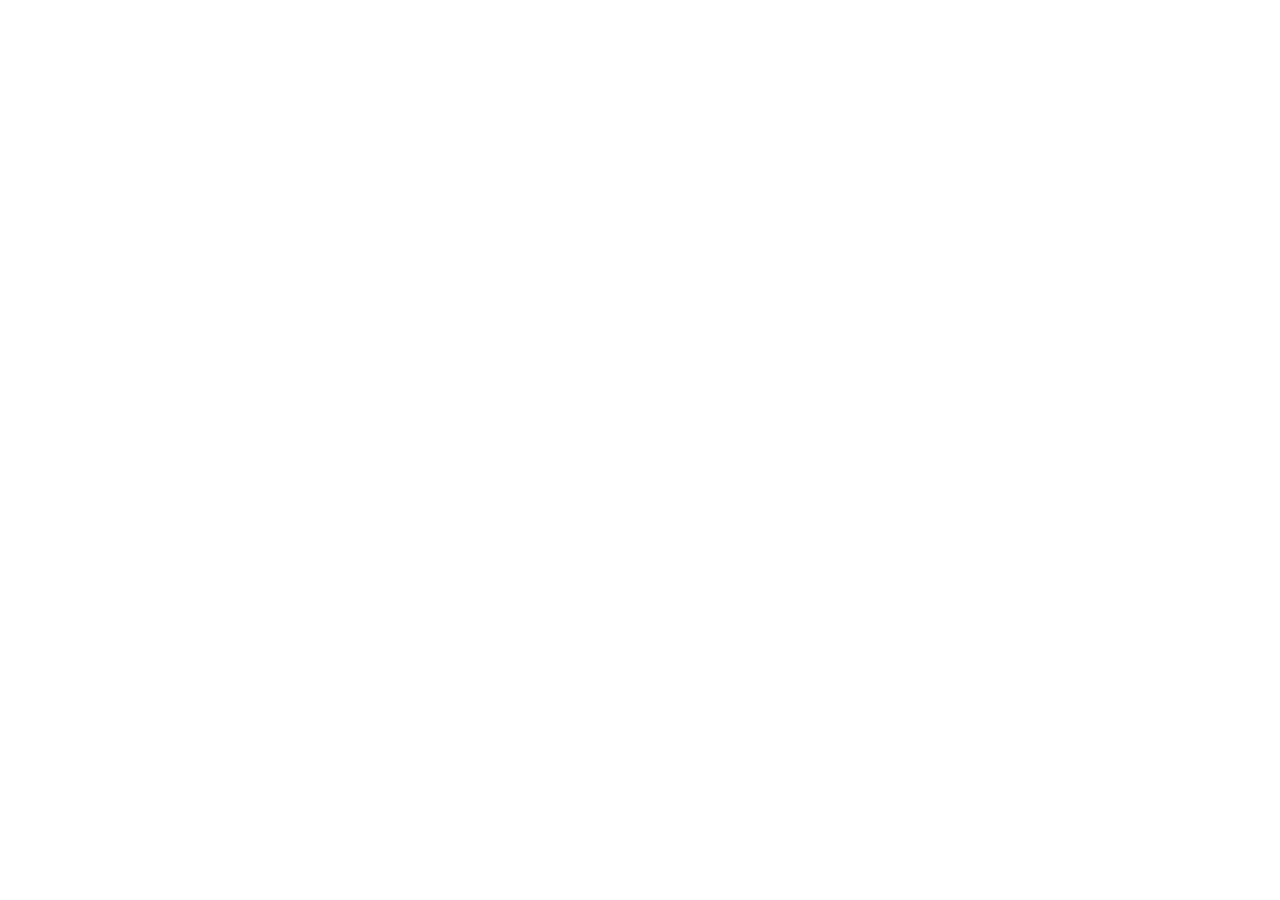
==== index.html @ 8991998f "push 1" ====
<!DOCTYPE html>
<html lang="en">
<head>
    <meta charset="UTF-8">
    <meta name="viewport" content="width=device-width, initial-scale=1.0">
    <title>Document</title>
    <link rel="stylesheet" href="style.css">
</head>
<body>
    <header> </header>
    <main> </main>
    <footer> </footer>
</body>
</html>
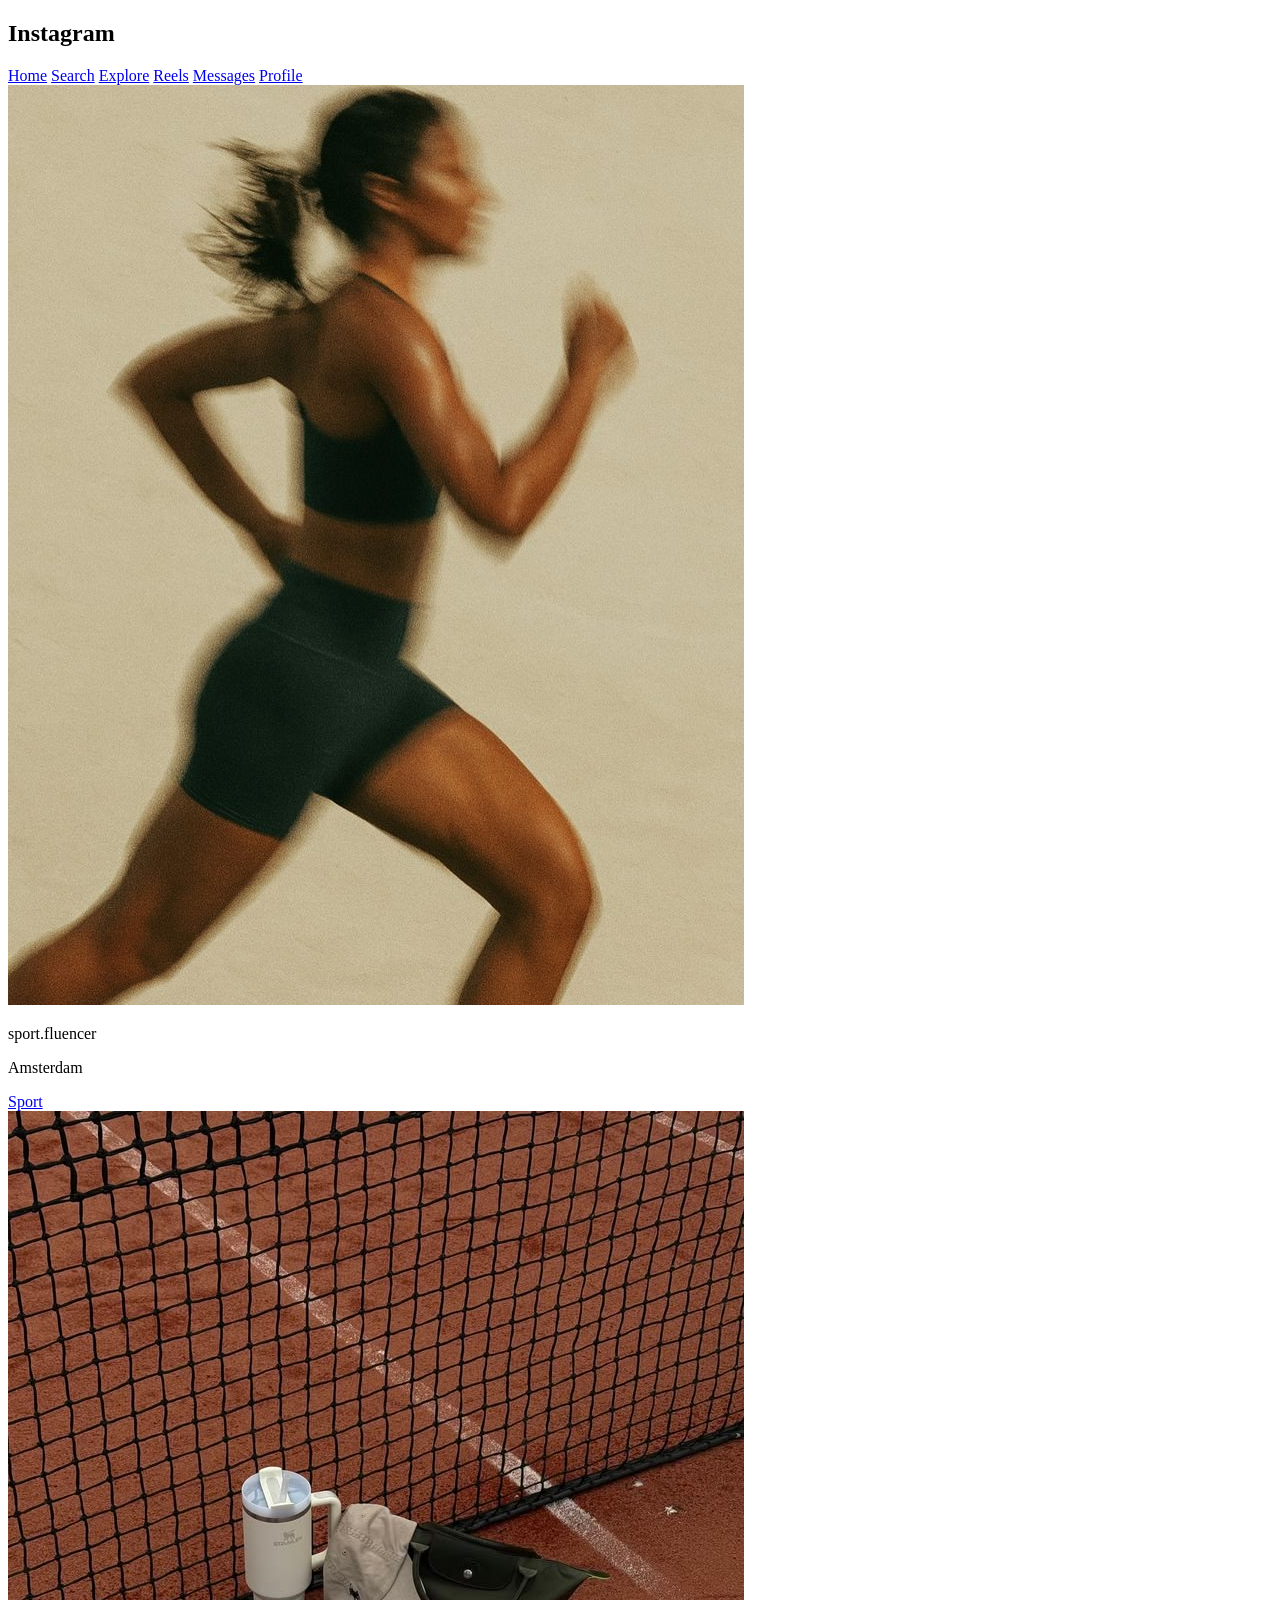
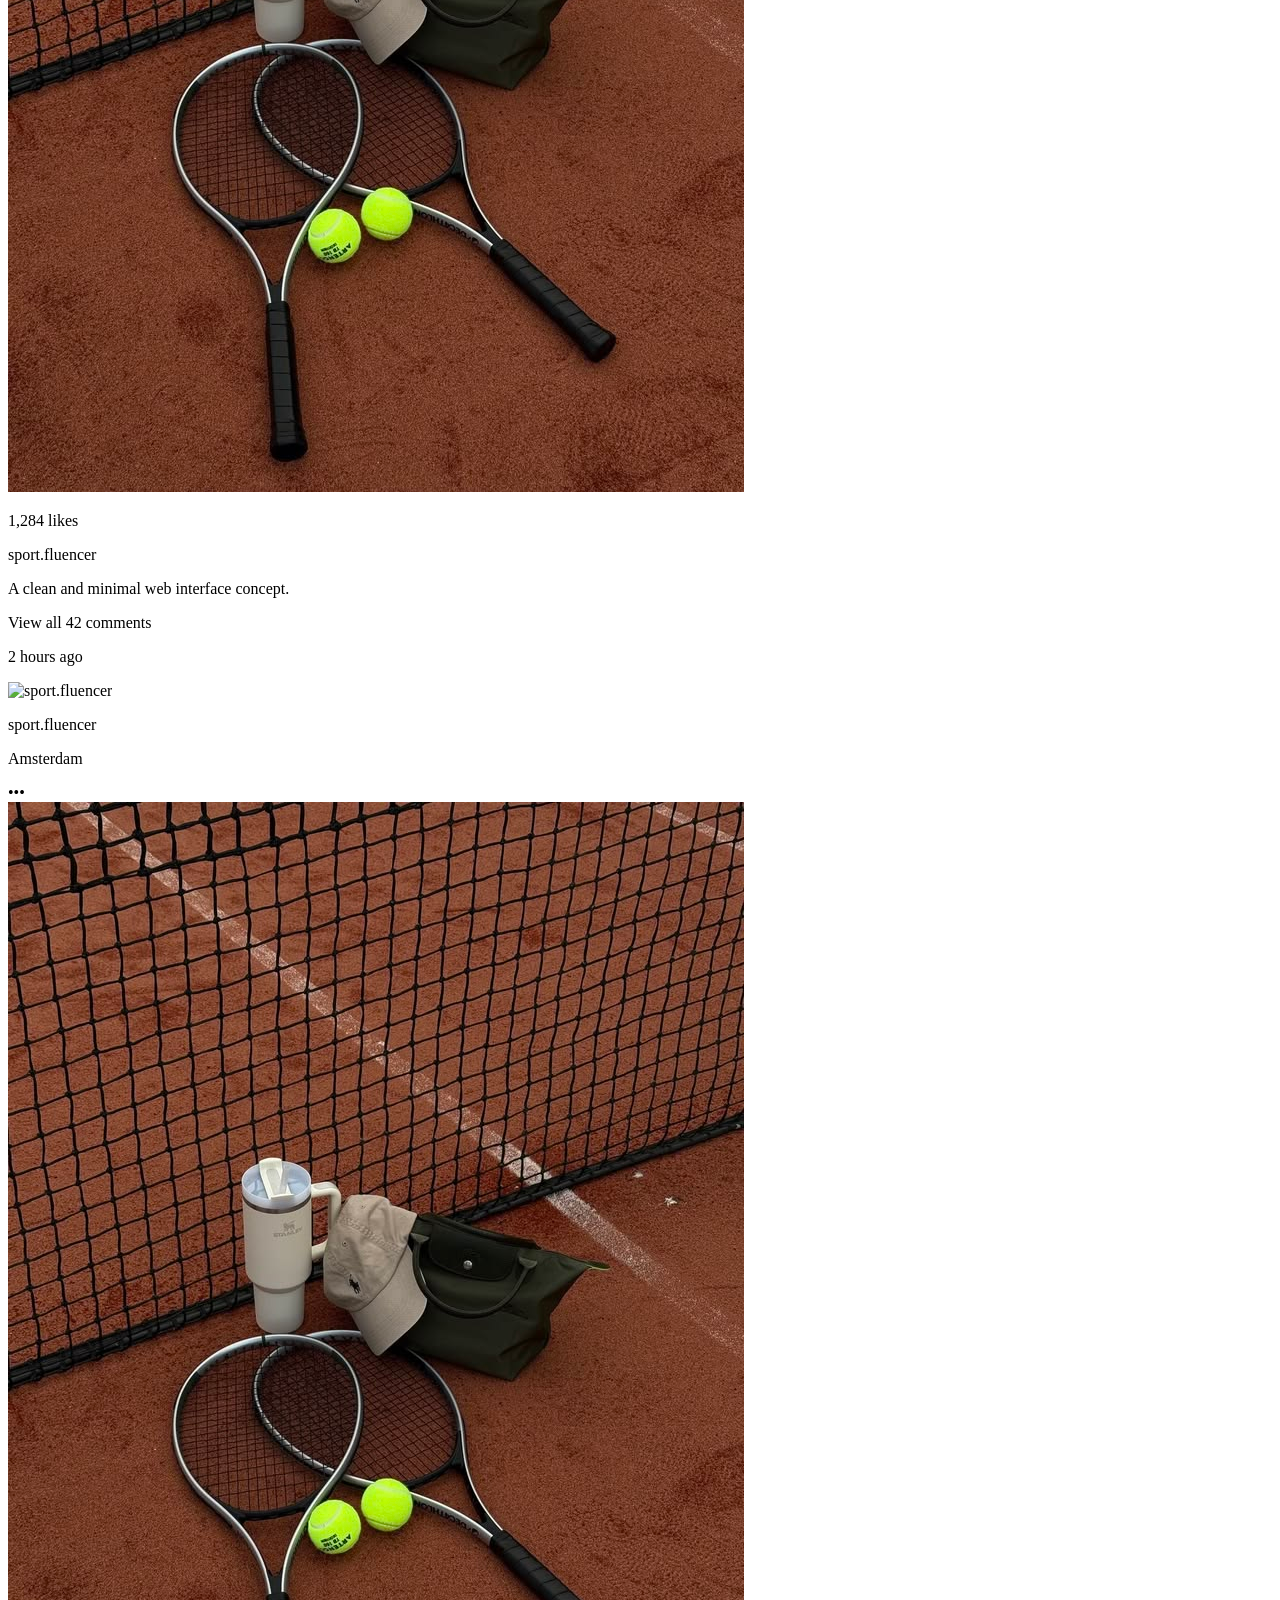
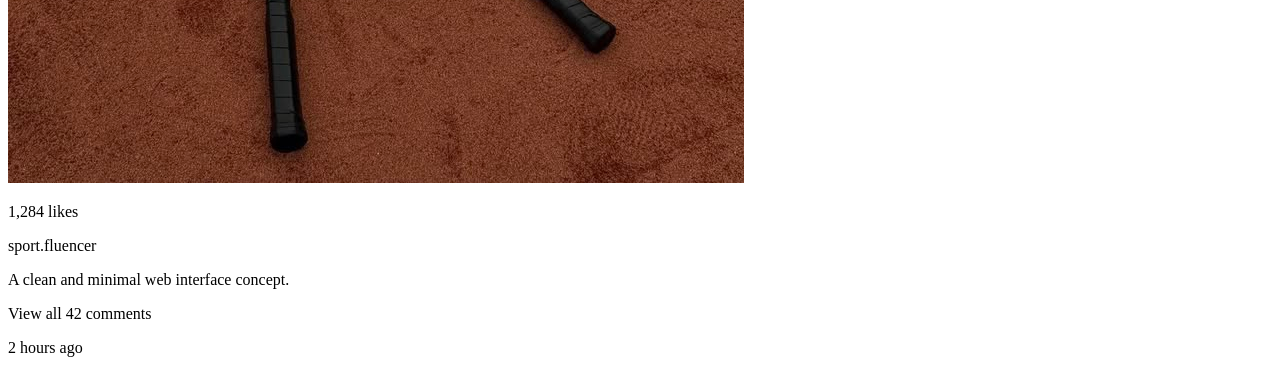
==== commit 861d43ad: "push 2" ====
--- a/index.html
+++ b/index.html
@@ -3,12 +3,65 @@
 <head>
     <meta charset="UTF-8">
     <meta name="viewport" content="width=device-width, initial-scale=1.0">
-    <title>Document</title>
-    <link rel="stylesheet" href="style.css">
+    <title>VoiceOver Instagram</title>
+    <link rel="stylesheet" href="style-test.css">
 </head>
 <body>
-    <header> </header>
-    <main> </main>
-    <footer> </footer>
+    <header>
+        <nav class="menu">
+            <h1 class="logo">Instagram</h1>
+            <a href="#" class="active">Home</a>
+            <a href="#">Search</a>
+            <a href="#">Explore</a>
+            <a href="#">Reels</a>
+            <a href="#">Messages</a>
+            <a href="#">Profile</a>
+        </nav>
+  </header>
+
+  <main class="app">
+    <section class="feed">
+
+    <article class="post">
+        <div class="post-header">
+          <div class="user">
+            <img class="avatar" src="images/profile-sport-fluencer.jpeg" alt=" profile sport.fluencer">
+            <div>
+              <p class="post-username">sport.fluencer</p>
+              <p class="post-location">Amsterdam</p>
+            </div>
+          </div>
+          <a href="#" aria-label="categorie" class="post-category">Sport</a>
+        </div>
+        <img class="post-image" src="images/tennis-racket.jpeg" alt="Two tennis rackets on red court placed with a green hangbag and a stanley cup.">
+
+        <div class="post-info">
+          <p class="post-likes">1,284 likes</p>
+          <div class="post-caption"><p class="post-username">sport.fluencer</p> <p>A clean and minimal web interface concept.</p></div>
+          <p class="post-comments">View all 42 comments</p>
+          <p class="post-time">2 hours ago</p>
+        </div>
+    </article>
+
+    <article class="post">
+        <div class="post-header">
+          <div class="user">
+            <img class="avatar" src="images/sport-fluencer.jpg" alt="sport.fluencer">
+            <div><p class="post-username">sport.fluencer</p><p class="post-location">Amsterdam</p></div>
+          </div>
+          <div>•••</div>
+        </div>
+        <img class="post-image" src="images/tennis-racket.jpeg" alt="Two tennis rackets on red court placed with a green hangbag and a stanley cup.">
+
+        <div class="post-info">
+          <p class="post-likes">1,284 likes</p>
+          <div class="post-caption"><p class="post-username">sport.fluencer</p> <p>A clean and minimal web interface concept.</p></div>
+          <p class="post-comments">View all 42 comments</p>
+          <p class="post-time">2 hours ago</p>
+        </div>
+    </article>
+    </section>
+
+  </main>
 </body>
 </html>
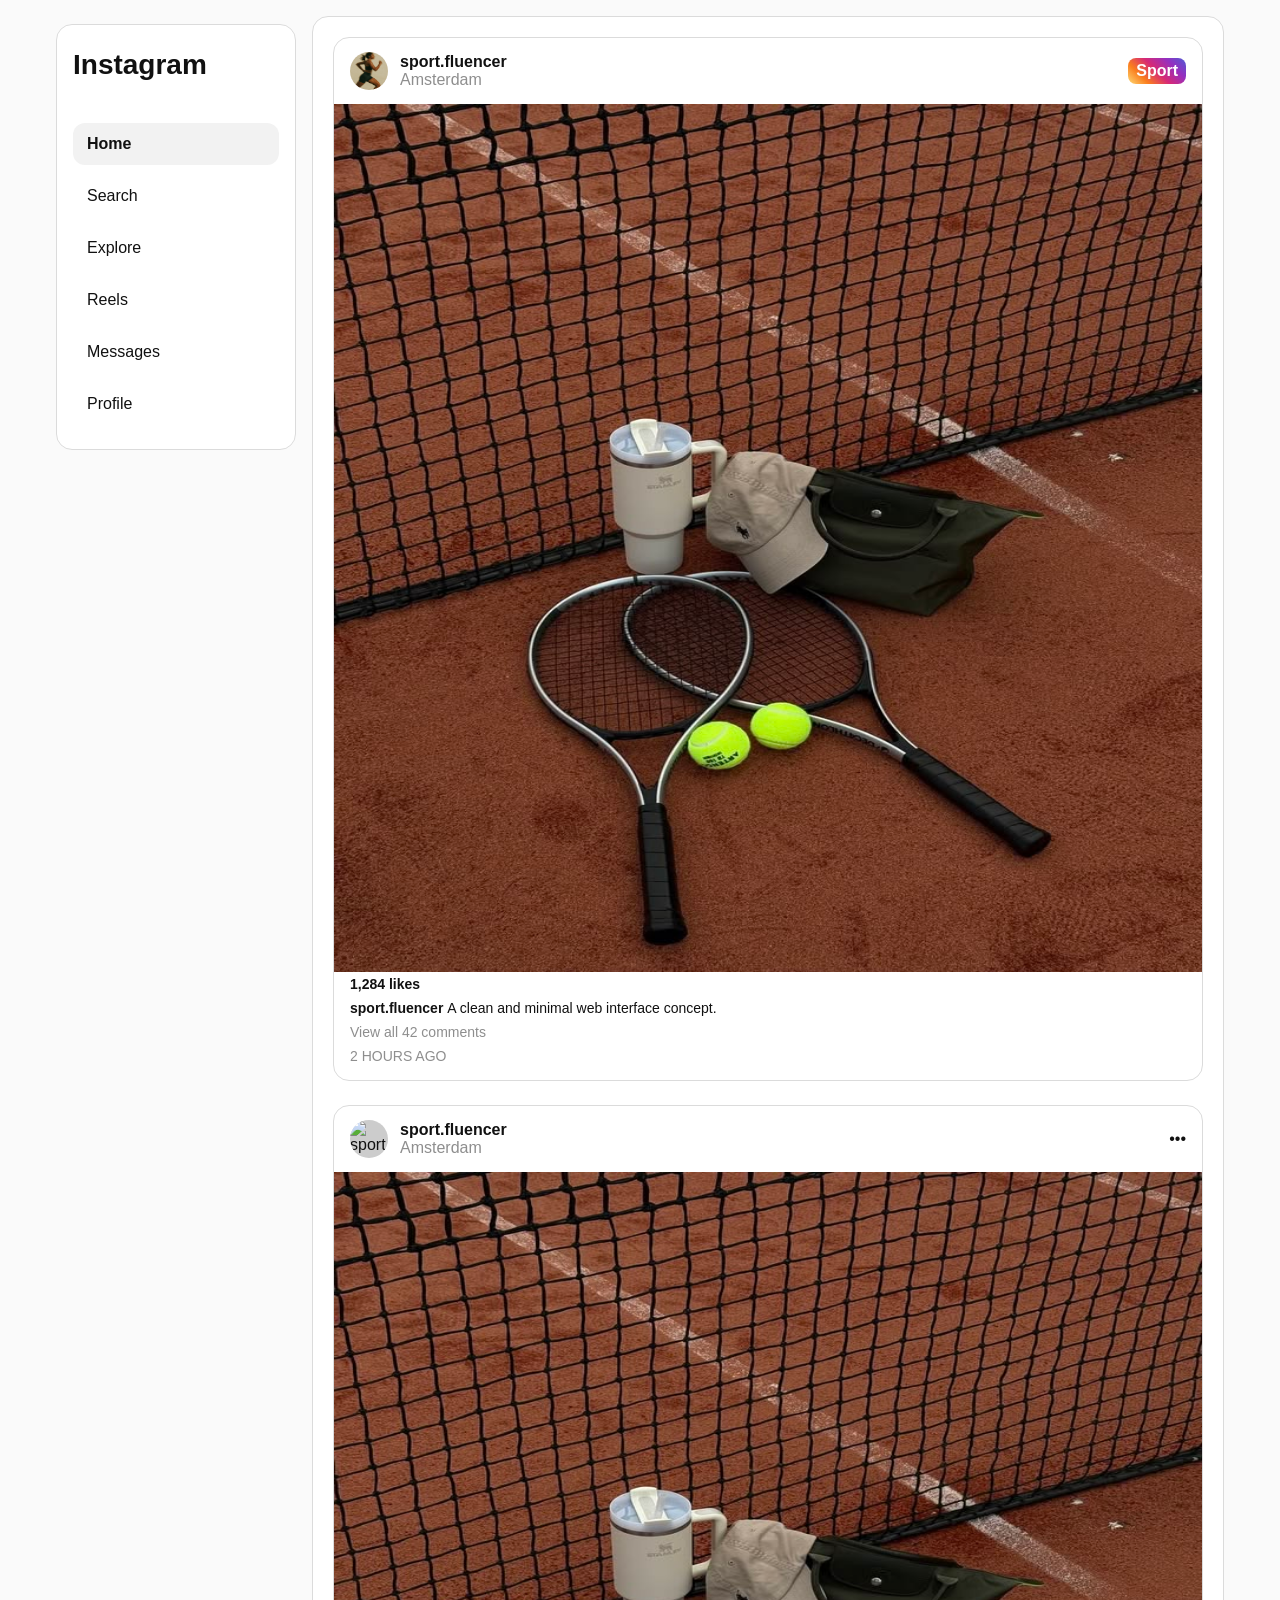
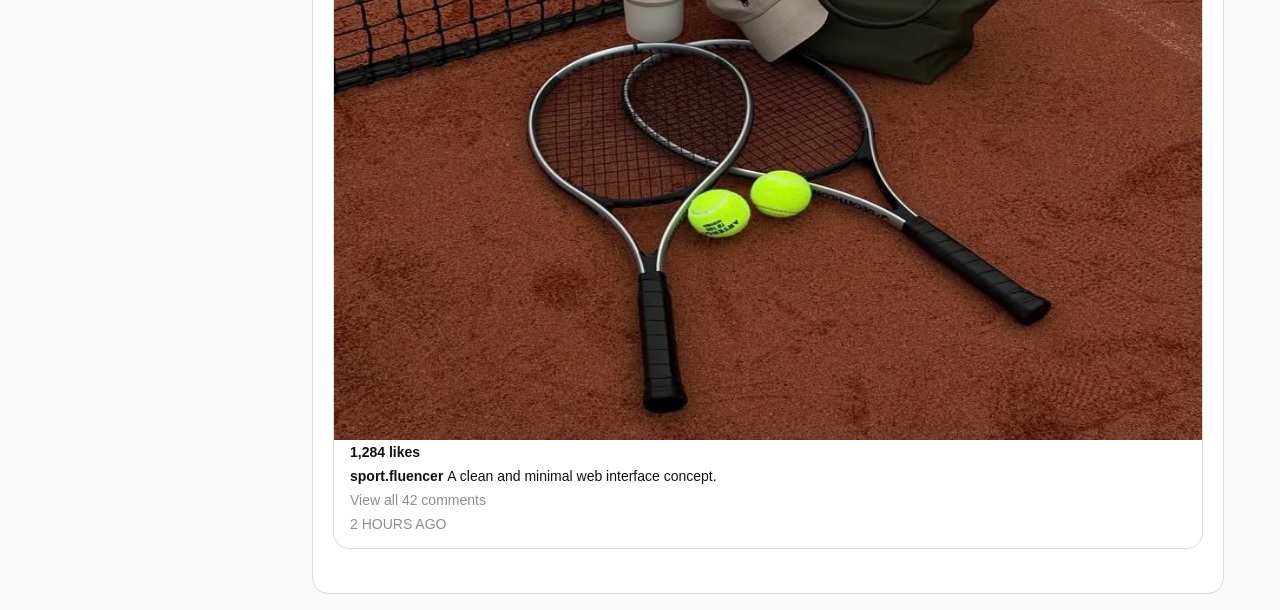
==== commit 71e85410: "push 3" ====
--- a/index.html
+++ b/index.html
@@ -4,18 +4,18 @@
     <meta charset="UTF-8">
     <meta name="viewport" content="width=device-width, initial-scale=1.0">
     <title>VoiceOver Instagram</title>
-    <link rel="stylesheet" href="style-test.css">
+    <link rel="stylesheet" href="style.css">
 </head>
 <body>
     <header>
         <nav class="menu">
             <h1 class="logo">Instagram</h1>
-            <a href="#" class="active">Home</a>
+            <a href="index.html" class="active">Home</a>
             <a href="#">Search</a>
             <a href="#">Explore</a>
             <a href="#">Reels</a>
             <a href="#">Messages</a>
-            <a href="#">Profile</a>
+            <a href="profile.html">Profile</a>
         </nav>
   </header>
 
--- a/style.css
+++ b/style.css
@@ -0,0 +1,294 @@
+* {
+    box-sizing: border-box;
+    margin: 0;
+    font-family: Arial, Helvetica, sans-serif;
+}
+
+body {
+    background: #fafafa;
+    color: #111;
+}
+
+a {
+    text-decoration: none;
+    color: #111;
+}
+
+body {
+    min-height: 100vh;
+    display: grid;
+    grid-template-columns: 240px 1fr;
+    gap: 1rem;
+    max-width: 1200px;
+    margin: 0 auto;
+    padding: 1rem;
+}
+
+.menu,
+.feed,
+.rightbar {
+    background: #fff;
+    border: 1px solid #dbdbdb;
+    border-radius: 16px;
+}
+
+    .menu {
+      padding: 24px 16px;
+      position: sticky;
+      top: 24px;
+      height: fit-content;
+    }
+
+    .logo {
+      font-size: 28px;
+      font-weight: bold;
+      margin-bottom: 32px;
+    }
+
+    .menu {
+      display: flex;
+      flex-direction: column;
+      gap: 10px;
+    }
+
+    .menu a {
+      padding: 12px 14px;
+      border-radius: 12px;
+      transition: 0.2s ease;
+      font-size: 16px;
+    }
+
+    .menu a:hover,
+    .menu a.active {
+      background: #f2f2f2;
+      font-weight: bold;
+    }
+
+    .feed {
+      padding: 20px;
+    }
+
+    .post {
+      border: 1px solid #dbdbdb;
+      border-radius: 16px;
+      overflow: hidden;
+      background: #fff;
+      margin-bottom: 24px;
+    }
+
+    .post-header {
+      display: flex;
+      align-items: center;
+      justify-content: space-between;
+      padding: 14px 16px;
+    }
+
+    .user {
+      display: flex;
+      align-items: center;
+      gap: 12px;
+    }
+
+    .avatar {
+      width: 38px;
+      height: 38px;
+      border-radius: 50%;
+      background: #ccc;
+    }
+
+    .post-image {
+      width: 100%;
+      aspect-ratio: 1 / 1;
+    }
+
+    .post-category {
+      padding: 4px 8px;
+      background: linear-gradient(45deg, #feda75, #fa7e1e, #d62976, #962fbf, #4f5bd5);
+      border-radius: 8px;
+      color: #fff;
+      font-weight: 600;
+    }
+
+    .post-actions {
+      display: flex;
+      justify-content: space-between;
+      padding: 12px 16px;
+      font-size: 22px;
+    }
+
+    .post-info {
+      padding: 0 16px 16px;
+      display: grid;
+      gap: 8px;
+      font-size: 14px;
+    }
+
+.post-username, .post-likes {
+      font-weight: bold;
+}
+
+.post-location, .post-comments, .post-time {
+      color: #8e8e8e;
+}
+
+.post-caption {
+    display: flex;
+    gap: 4px;
+}
+
+.post-time {
+    text-transform: uppercase;
+}
+
+    .rightbar {
+      padding: 20px;
+      position: sticky;
+      top: 24px;
+      height: fit-content;
+    }
+
+    .profile-card,
+    .suggestions {
+      margin-bottom: 24px;
+    }
+
+    .profile-row,
+    .suggestion-row {
+      display: flex;
+      align-items: center;
+      justify-content: space-between;
+      margin-bottom: 16px;
+      gap: 12px;
+    }
+
+    .profile-left,
+    .suggestion-left {
+      display: flex;
+      align-items: center;
+      gap: 12px;
+    }
+
+    .small-avatar {
+      width: 44px;
+      height: 44px;
+      border-radius: 50%;
+      background: #ccc;
+    }
+
+    .tiny-avatar {
+      width: 36px;
+      height: 36px;
+      border-radius: 50%;
+      background: #d4d4d4;
+    }
+
+    .link-btn {
+      color: #0095f6;
+      font-size: 13px;
+      font-weight: bold;
+    }
+
+    .section-title {
+      display: flex;
+      justify-content: space-between;
+      align-items: center;
+      margin-bottom: 16px;
+      color: #8e8e8e;
+      font-size: 14px;
+      font-weight: bold;
+    }
+
+    .mobile-topbar,
+    .mobile-nav {
+      display: none;
+    }
+
+    @media (max-width: 1024px) {
+      .body{
+        grid-template-columns: 80px 1fr;
+      }
+
+      .rightbar {
+        display: none;
+      }
+
+      .logo {
+        font-size: 20px;
+      }
+
+      .menu a {
+        font-size: 0;
+        text-align: center;
+      }
+
+      .menu a::first-letter {
+        font-size: 18px;
+      }
+    }
+
+    @media (max-width: 768px) {
+      .body {
+        display: block;
+        padding: 70px 0 80px;
+        max-width: 430px;
+      }
+
+      .sidebar,
+      .rightbar {
+        display: none;
+      }
+
+      .feed {
+        border: none;
+        border-radius: 0;
+        padding: 0;
+        background: transparent;
+      }
+
+      .stories {
+        background: #fff;
+        padding: 16px;
+        margin-bottom: 12px;
+      }
+
+      .post {
+        border-left: none;
+        border-right: none;
+        border-radius: 0;
+      }
+
+      /* .mobile-topbar {
+        display: flex;
+        justify-content: space-between;
+        align-items: center;
+        position: fixed;
+        top: 0;
+        left: 0;
+        right: 0;
+        height: 56px;
+        background: #fff;
+        border-bottom: 1px solid #dbdbdb;
+        padding: 0 16px;
+        z-index: 20;
+      }
+
+      .mobile-topbar .logo {
+        margin: 0;
+        font-size: 24px;
+      }
+
+      .mobile-nav {
+        display: flex;
+        justify-content: space-around;
+        align-items: center;
+        position: fixed;
+        bottom: 0;
+        left: 0;
+        right: 0;
+        height: 56px;
+        background: #fff;
+        border-top: 1px solid #dbdbdb;
+        font-size: 22px;
+        z-index: 20;
+      } */
+    }
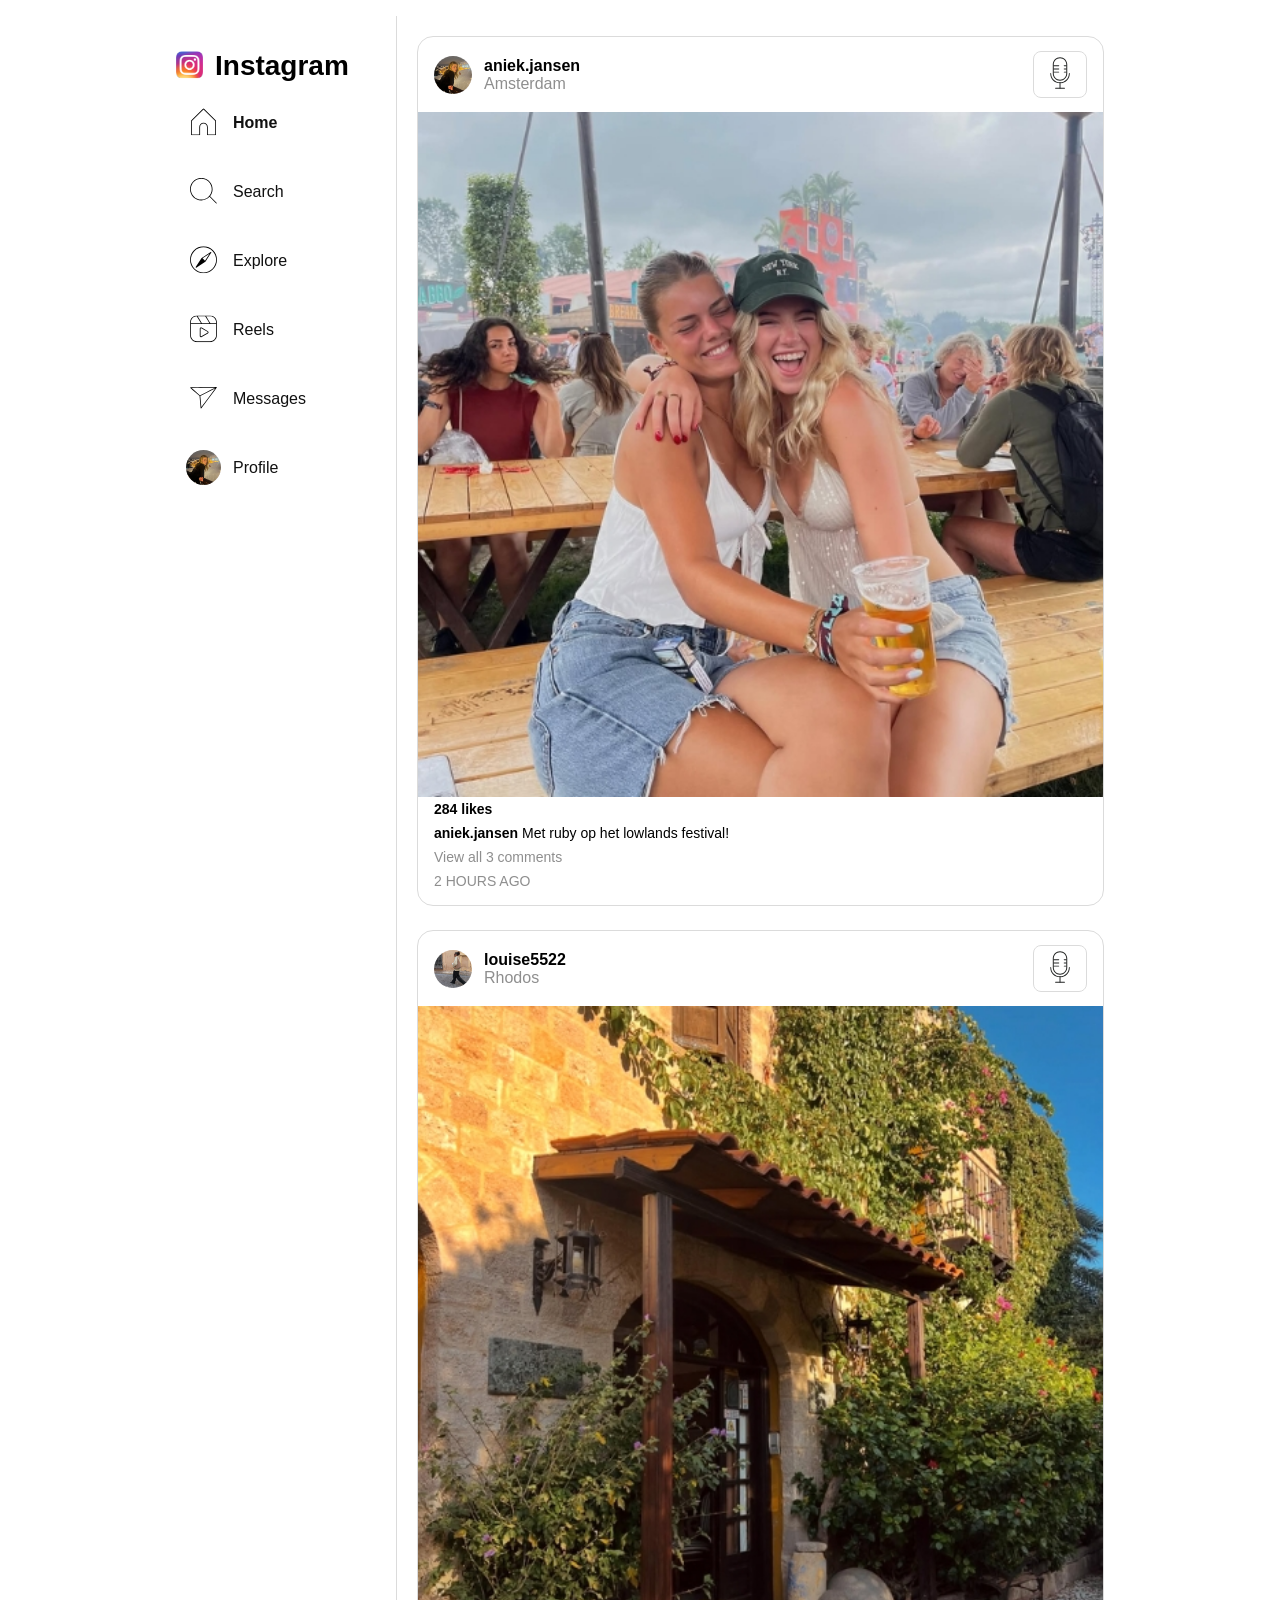
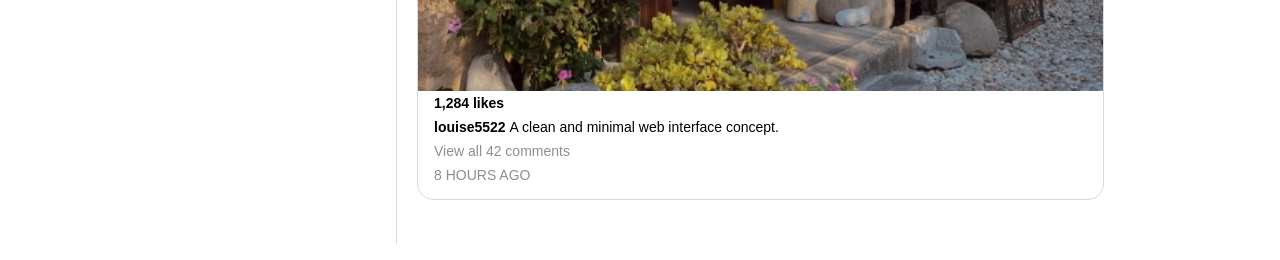
==== commit 78a90f7f: "push 5" ====
--- a/index.html
+++ b/index.html
@@ -4,64 +4,83 @@
     <meta charset="UTF-8">
     <meta name="viewport" content="width=device-width, initial-scale=1.0">
     <title>VoiceOver Instagram</title>
-    <link rel="stylesheet" href="style.css">
+    <link rel="stylesheet" href="./css/style.css">
+    <link rel="stylesheet" href="./css/home.css">
+        <link rel="icon" href="images/instagram-logo.svg" type="image/x-icon">
 </head>
+
 <body>
     <header>
-        <nav class="menu">
-            <h1 class="logo">Instagram</h1>
-            <a href="index.html" class="active">Home</a>
-            <a href="#">Search</a>
-            <a href="#">Explore</a>
-            <a href="#">Reels</a>
-            <a href="#">Messages</a>
-            <a href="profile.html">Profile</a>
+        <nav aria-label="Main navigation">
+            <div class="logo"><img src="images/instagram-logo.svg" alt="Instagram logo"><h1>Instagram</h1></div>
+            
+            <a href="index.html" class="active" aria-current="page"><img src="images/home.svg" alt="" aria-hidden="true">Home</a>
+            <a href="#"><img src="images/search.svg" alt="" aria-hidden="true">Search</a>
+            <a href="#"><img src="images/explore.svg" alt="" aria-hidden="true">Explore</a>
+            <a href="#"><img src="images/reels.svg" alt="" aria-hidden="true">Reels</a>
+            <a href="#"><img src="images/messages.svg" alt="" aria-hidden="true">Messages</a>
+            <a href="profile-aniek.html"><img src="images/profielfoto-aniek.jpg" alt="" aria-hidden="true" class="avatar">Profile</a>
         </nav>
-  </header>
+    </header>
 
-  <main class="app">
-    <section class="feed">
+    <main>
+        <section class="feed">
+            <article class="post">
+                <div class="post-header">
+                    <div class="user">
+                        <img  src="images/profielfoto-aniek.jpg" alt=" profile aniek.jansen" class="avatar">
+                        <div><p class="post-username">aniek.jansen</p>
+                        <p class="post-location">Amsterdam</p></div>
+                    </div>
+                    <button class="btn-microphone" id="playButton" aria-label="Audio afspelen"><img src="images/microphone.svg"></button>
+                    <audio id="myAudio"><source src="images/lowlands-foto-aniek.mp3" type="audio/mpeg"></audio>
+                </div>
 
-    <article class="post">
-        <div class="post-header">
-          <div class="user">
-            <img class="avatar" src="images/profile-sport-fluencer.jpeg" alt=" profile sport.fluencer">
-            <div>
-              <p class="post-username">sport.fluencer</p>
-              <p class="post-location">Amsterdam</p>
-            </div>
-          </div>
-          <a href="#" aria-label="categorie" class="post-category">Sport</a>
-        </div>
-        <img class="post-image" src="images/tennis-racket.jpeg" alt="Two tennis rackets on red court placed with a green hangbag and a stanley cup.">
+                <img class="post-image" src="images/lowlands-aniek.jpg" alt="Samen met Ruby zit ik op een bankje bij de main stage van het lowlands festival.">
+  
 
-        <div class="post-info">
-          <p class="post-likes">1,284 likes</p>
-          <div class="post-caption"><p class="post-username">sport.fluencer</p> <p>A clean and minimal web interface concept.</p></div>
-          <p class="post-comments">View all 42 comments</p>
-          <p class="post-time">2 hours ago</p>
-        </div>
-    </article>
+                <div class="post-info">
+                    <p class="post-likes" aria-label="1284 likes">284 likes</p> <!-- aria label zorgt ervoor dat de screenreader het aantal likes uitleest -->
+                    <div class="post-caption"><p class="post-username">aniek.jansen</p> <p>Met ruby op het lowlands festival!</p></div>
+                    <p class="post-comments">View all 3 comments</p>
+                    <p class="post-time">2 hours ago</p>
+                </div>
+            </article>
 
-    <article class="post">
-        <div class="post-header">
-          <div class="user">
-            <img class="avatar" src="images/sport-fluencer.jpg" alt="sport.fluencer">
-            <div><p class="post-username">sport.fluencer</p><p class="post-location">Amsterdam</p></div>
-          </div>
-          <div>•••</div>
-        </div>
-        <img class="post-image" src="images/tennis-racket.jpeg" alt="Two tennis rackets on red court placed with a green hangbag and a stanley cup.">
+            <article class="post">
+                <div class="post-header">
+                    <div class="user">
+                        <img  src="images/profielfoto-louise.jpg" alt=" profile louise5522" class="avatar">
+                        <div><p class="post-username">louise5522</p>
+                        <p class="post-location">Rhodos</p></div>
+                    </div>
+                    <button class="btn-microphone" id="playButton" aria-label="Audio afspelen"><img src="images/microphone.svg"></button>
+                    <audio id="myAudio"><source src="images/lowlands-foto-aniek.mp3" type="audio/mpeg"></audio>
+                </div>
 
-        <div class="post-info">
-          <p class="post-likes">1,284 likes</p>
-          <div class="post-caption"><p class="post-username">sport.fluencer</p> <p>A clean and minimal web interface concept.</p></div>
-          <p class="post-comments">View all 42 comments</p>
-          <p class="post-time">2 hours ago</p>
-        </div>
-    </article>
-    </section>
+                <img class="post-image" src="images/rhodos-louise.jpg" alt="Samen met Ruby zit ik op een bankje bij de main stage van het lowlands festival.">
+  
 
-  </main>
+                <div class="post-info">
+                    <p class="post-likes" aria-label="1284 likes">1,284 likes</p> <!-- aria label zorgt ervoor dat de screenreader het aantal likes uitleest -->
+                    <div class="post-caption"><p class="post-username">louise5522</p> <p>A clean and minimal web interface concept.</p></div>
+                    <p class="post-comments">View all 42 comments</p>
+                    <p class="post-time">8 hours ago</p>
+                </div>
+            </article>
+        </section>
+    </main>
+        <script>
+        const playButton = document.getElementById('playButton');
+        const myAudio = document.getElementById('myAudio');
+
+        playButton.addEventListener('click', () => {
+        if (myAudio.paused) {
+            myAudio.play();
+        } else {
+            myAudio.pause();
+        }
+        });
+    </script>
 </body>
 </html>
--- a/css/style.css
+++ b/css/style.css
@@ -0,0 +1,69 @@
+/* website styling */
+* {
+    box-sizing: border-box;
+    margin: 0;
+    font-family: Arial, Helvetica, sans-serif;
+}
+
+body {
+    min-height: 100vh;
+    display: grid;
+    grid-template-columns: 240px 1fr;
+    max-width: 1000px;
+    margin: 0 auto;
+    padding: 1rem;
+}
+
+a {
+    text-decoration: none;
+    color: #111;
+}
+
+/* header styling */
+header img:nth-of-type(1) {
+    width: 35px;
+    height: 35px;
+}
+
+header img {
+    width: 30px;
+    height: 30px;
+}
+
+.logo {
+    display: flex;
+    align-items: center;
+    gap: 8px;
+}
+
+h1 {
+    font-size: 28px;
+    font-weight: bold;
+}
+
+nav {
+    padding: 24px 16px;
+    position: sticky;
+    top: 24px;
+    height: fit-content;
+    display: flex;
+    flex-direction: column;
+    gap: 10px;
+}
+
+nav a {
+    display: flex;
+    align-items: center;
+    gap: 12px;
+    padding: 12px 14px;
+    border-radius: 12px;
+    transition: 0.2s ease;
+    font-size: 16px;
+}
+
+nav a.active {
+    font-weight: bold;
+}
+nav a:hover {
+    background: #f2f2f2;
+}
--- a/css/home.css
+++ b/css/home.css
@@ -0,0 +1,86 @@
+.feed {
+    padding: 20px;
+    border-left: 1px solid #dbdbdb;
+}
+
+.post {
+    border: 1px solid #dbdbdb;
+    border-radius: 16px;
+    overflow: hidden;
+    background: #fff;
+    margin-bottom: 24px;
+}
+
+.post-header {
+    display: flex;
+    align-items: center;
+    justify-content: space-between;
+    padding: 14px 16px;
+}
+
+.user {
+    display: flex;
+    align-items: center;
+    gap: 12px;
+}
+
+.avatar {
+    width: 38px;
+    height: 38px;
+    border-radius: 50%;
+}
+
+.btn-microphone {
+    border: 1px solid #dbdbdb;
+    border-radius: 8px;
+    background: #fff;
+}
+
+.btn-microphone img {
+    width: 40px;
+    height: 40px;
+}
+
+.post-image {
+    width: 100%;
+    aspect-ratio: 1 / 1;
+}
+
+.post-category {
+    padding: 4px 8px;
+    background: linear-gradient(45deg, #feda75, #fa7e1e, #d62976, #962fbf, #4f5bd5);
+    border-radius: 8px;
+    color: #fff;
+    font-weight: 600;
+}
+
+.post-actions {
+    display: flex;
+    justify-content: space-between;
+    padding: 12px 16px;
+    font-size: 22px;
+}
+
+.post-info {
+    padding: 0 16px 16px;
+    display: grid;
+    gap: 8px;
+    font-size: 14px;
+}
+
+.post-username, .post-likes {
+    font-weight: bold;
+}
+
+.post-location, .post-comments, .post-time {
+    color: #8e8e8e;
+}
+
+.post-caption {
+    display: flex;
+    gap: 4px;
+}
+
+.post-time {
+    text-transform: uppercase;
+}
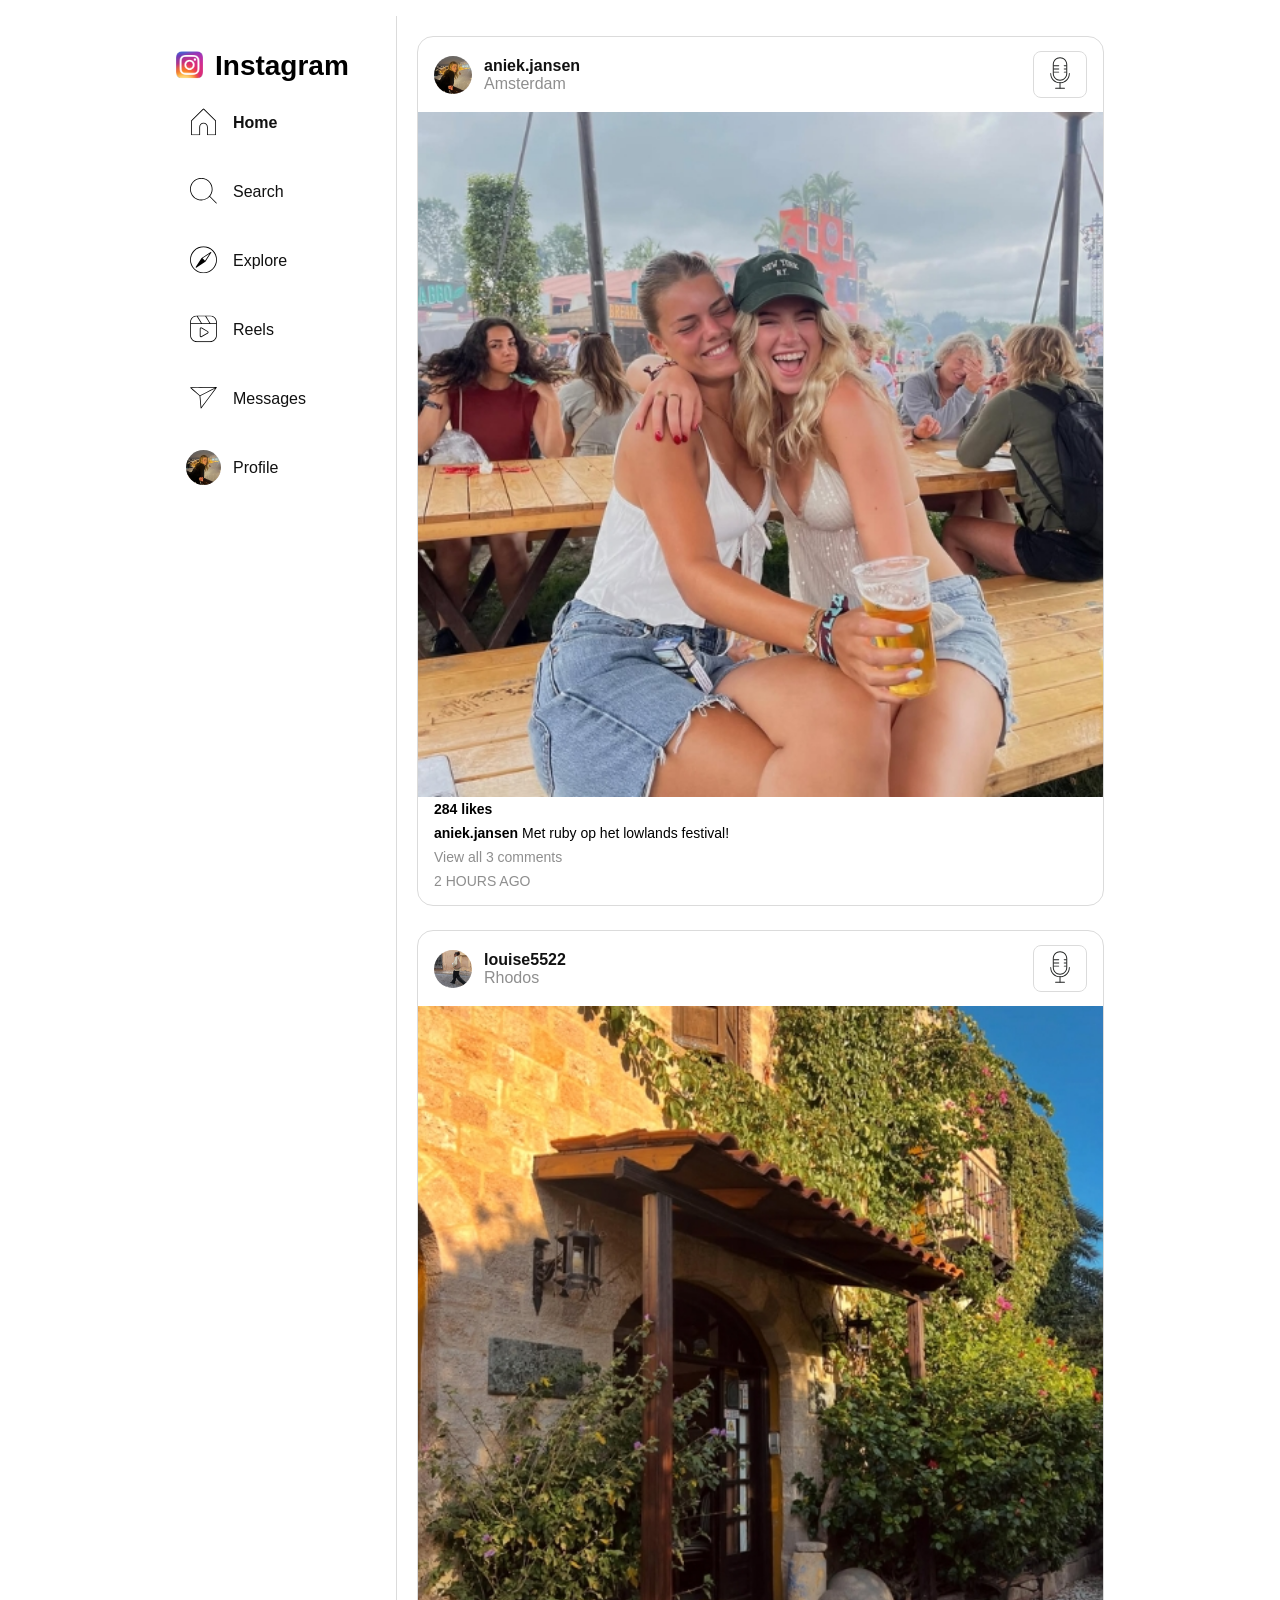
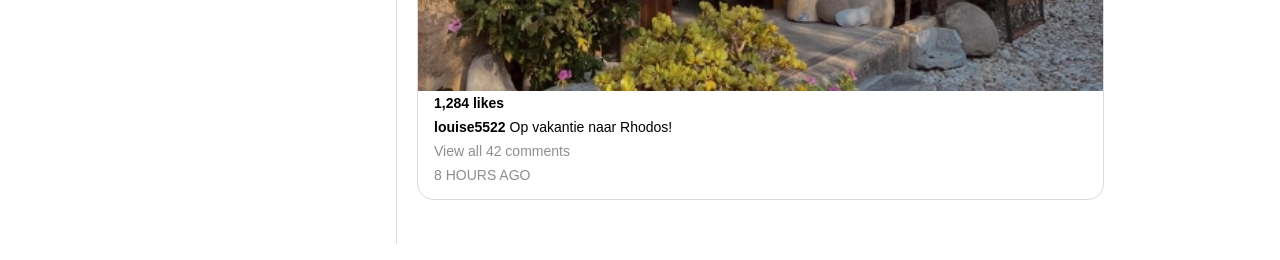
==== commit 4d32b393: "push 6" ====
--- a/index.html
+++ b/index.html
@@ -27,11 +27,13 @@
         <section class="feed">
             <article class="post">
                 <div class="post-header">
-                    <div class="user">
-                        <img  src="images/profielfoto-aniek.jpg" alt=" profile aniek.jansen" class="avatar">
-                        <div><p class="post-username">aniek.jansen</p>
-                        <p class="post-location">Amsterdam</p></div>
-                    </div>
+                    <a href="profile-aniek.html">
+                        <div class="user">
+                            <img  src="images/profielfoto-aniek.jpg" alt=" profile aniek.jansen" class="avatar">
+                            <div><p class="post-username">aniek.jansen</p>
+                            <p class="post-location">Amsterdam</p></div>
+                        </div>
+                    </a>
                     <button class="btn-microphone" id="playButton" aria-label="Audio afspelen"><img src="images/microphone.svg"></button>
                     <audio id="myAudio"><source src="images/lowlands-foto-aniek.mp3" type="audio/mpeg"></audio>
                 </div>
@@ -49,11 +51,13 @@
 
             <article class="post">
                 <div class="post-header">
-                    <div class="user">
-                        <img  src="images/profielfoto-louise.jpg" alt=" profile louise5522" class="avatar">
-                        <div><p class="post-username">louise5522</p>
-                        <p class="post-location">Rhodos</p></div>
-                    </div>
+                    <a href="profile-louise.html">
+                        <div class="user">
+                            <img  src="images/profielfoto-louise.jpg" alt=" profile louise5522" class="avatar">
+                            <div><p class="post-username">louise5522</p>
+                            <p class="post-location">Rhodos</p></div>
+                        </div>
+                    </a>
                     <button class="btn-microphone" id="playButton" aria-label="Audio afspelen"><img src="images/microphone.svg"></button>
                     <audio id="myAudio"><source src="images/lowlands-foto-aniek.mp3" type="audio/mpeg"></audio>
                 </div>
@@ -63,7 +67,7 @@
 
                 <div class="post-info">
                     <p class="post-likes" aria-label="1284 likes">1,284 likes</p> <!-- aria label zorgt ervoor dat de screenreader het aantal likes uitleest -->
-                    <div class="post-caption"><p class="post-username">louise5522</p> <p>A clean and minimal web interface concept.</p></div>
+                    <div class="post-caption"><p class="post-username">louise5522</p> <p>Op vakantie naar Rhodos!</p></div>
                     <p class="post-comments">View all 42 comments</p>
                     <p class="post-time">8 hours ago</p>
                 </div>
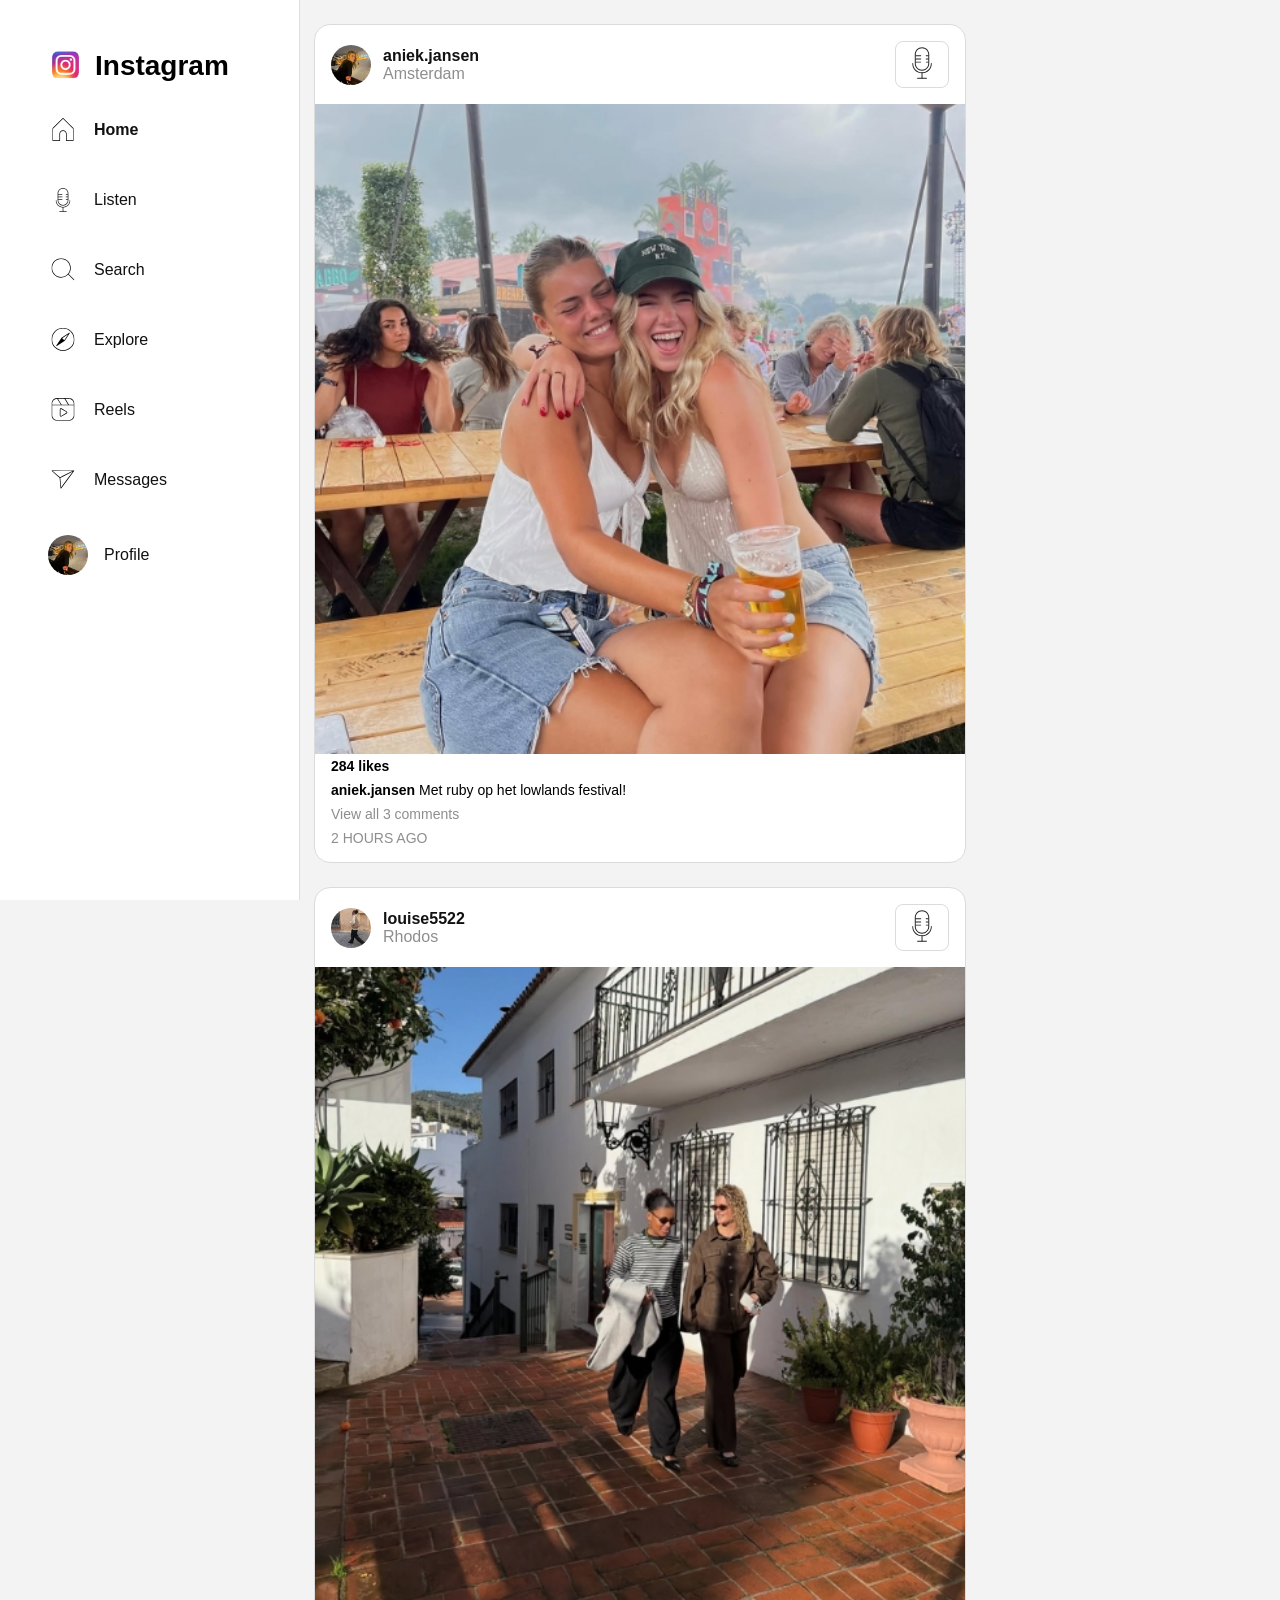
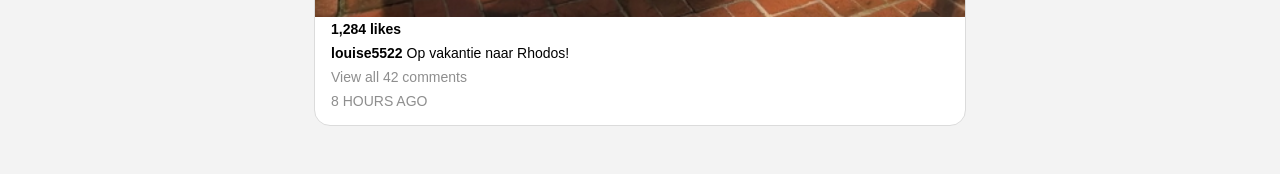
==== commit e5130254: "push 7" ====
--- a/index.html
+++ b/index.html
@@ -5,48 +5,59 @@
     <meta name="viewport" content="width=device-width, initial-scale=1.0">
     <title>VoiceOver Instagram</title>
     <link rel="stylesheet" href="./css/style.css">
-    <link rel="stylesheet" href="./css/home.css">
-        <link rel="icon" href="images/instagram-logo.svg" type="image/x-icon">
+    <link rel="icon" href="images/instagram-logo.svg" type="image/x-icon">
 </head>
 
 <body>
     <header>
-        <nav aria-label="Main navigation">
-            <div class="logo"><img src="images/instagram-logo.svg" alt="Instagram logo"><h1>Instagram</h1></div>
-            
-            <a href="index.html" class="active" aria-current="page"><img src="images/home.svg" alt="" aria-hidden="true">Home</a>
-            <a href="#"><img src="images/search.svg" alt="" aria-hidden="true">Search</a>
-            <a href="#"><img src="images/explore.svg" alt="" aria-hidden="true">Explore</a>
-            <a href="#"><img src="images/reels.svg" alt="" aria-hidden="true">Reels</a>
-            <a href="#"><img src="images/messages.svg" alt="" aria-hidden="true">Messages</a>
-            <a href="profile-aniek.html"><img src="images/profielfoto-aniek.jpg" alt="" aria-hidden="true" class="avatar">Profile</a>
+        <div class="topbar">
+            <div class="logo">
+                <img src="icons/instagram-logo.svg" alt="Instagram logo">
+                <h1>Instagram</h1>
+            </div>
+
+            <button class="menu-button" aria-label="Menu openen">
+                <img src="icons/menu-dropdown.svg" alt="">
+            </button>
+        </div>
+
+        <nav aria-label="Hoofdnavigatie">
+            <a href="index.html" class="active" aria-current="page"><img src="icons/home.svg" alt="" aria-hidden="true">Home</a>
+            <a href="listen.html"><img src="icons/microphone.svg" alt="" aria-hidden="true">Listen</a>
+            <a href="#"><img src="icons/search.svg" alt="" aria-hidden="true">Search</a>
+            <a href="#"><img src="icons/explore.svg" alt="" aria-hidden="true">Explore</a>
+            <a href="#"><img src="icons/reels.svg" alt="" aria-hidden="true">Reels</a>
+            <a href="#"><img src="icons/messages.svg" alt="" aria-hidden="true">Messages</a>
+            <a href="#"><img src="images/profielfoto-aniek.jpg" alt="" aria-hidden="true" class="avatar">Profile
+            </a>
         </nav>
     </header>
+    <main>
+        <section class="feed" aria-label="Posts">
 
-    <main>
-        <section class="feed">
-            <article class="post">
+            <article class="post active">
+
                 <div class="post-header">
                     <a href="profile-aniek.html">
                         <div class="user">
-                            <img  src="images/profielfoto-aniek.jpg" alt=" profile aniek.jansen" class="avatar">
+                            <img src="images/profielfoto-aniek.jpg" alt=" profile aniek.jansen" class="avatar">
                             <div><p class="post-username">aniek.jansen</p>
                             <p class="post-location">Amsterdam</p></div>
                         </div>
                     </a>
-                    <button class="btn-microphone" id="playButton" aria-label="Audio afspelen"><img src="images/microphone.svg"></button>
-                    <audio id="myAudio"><source src="images/lowlands-foto-aniek.mp3" type="audio/mpeg"></audio>
+                    <button class="btn-microphone" id="playButton" aria-label="Audio afspelen"><img src="icons/microphone.svg"></button>
+                    <audio id="myAudio"><source src="audio/lowlands-foto-aniek.mp3" type="audio/mpeg"></audio>
                 </div>
 
                 <img class="post-image" src="images/lowlands-aniek.jpg" alt="Samen met Ruby zit ik op een bankje bij de main stage van het lowlands festival.">
-  
 
                 <div class="post-info">
                     <p class="post-likes" aria-label="1284 likes">284 likes</p> <!-- aria label zorgt ervoor dat de screenreader het aantal likes uitleest -->
-                    <div class="post-caption"><p class="post-username">aniek.jansen</p> <p>Met ruby op het lowlands festival!</p></div>
+                    <p class="post-caption"><strong>aniek.jansen</strong>Met ruby op het lowlands festival!</p>
                     <p class="post-comments">View all 3 comments</p>
                     <p class="post-time">2 hours ago</p>
                 </div>
+
             </article>
 
             <article class="post">
@@ -58,16 +69,16 @@
                             <p class="post-location">Rhodos</p></div>
                         </div>
                     </a>
-                    <button class="btn-microphone" id="playButton" aria-label="Audio afspelen"><img src="images/microphone.svg"></button>
+                    <button class="btn-microphone" id="playButton" aria-label="Audio afspelen"><img src="icons/microphone.svg"></button>
                     <audio id="myAudio"><source src="images/lowlands-foto-aniek.mp3" type="audio/mpeg"></audio>
                 </div>
 
-                <img class="post-image" src="images/rhodos-louise.jpg" alt="Samen met Ruby zit ik op een bankje bij de main stage van het lowlands festival.">
+                <img class="post-image" src="images/vriendinnen-louise.jpg" alt="Met een vriendnnetje aan het lopen over een schattige straat op vakantie in Phodos Griekenland">
   
 
                 <div class="post-info">
                     <p class="post-likes" aria-label="1284 likes">1,284 likes</p> <!-- aria label zorgt ervoor dat de screenreader het aantal likes uitleest -->
-                    <div class="post-caption"><p class="post-username">louise5522</p> <p>Op vakantie naar Rhodos!</p></div>
+                    <p class="post-caption"><strong>louise5522</strong>Op vakantie naar Rhodos!</p>
                     <p class="post-comments">View all 42 comments</p>
                     <p class="post-time">8 hours ago</p>
                 </div>
@@ -75,16 +86,15 @@
         </section>
     </main>
         <script>
-        const playButton = document.getElementById('playButton');
-        const myAudio = document.getElementById('myAudio');
+            // Header responsive
+            const menuButton = document.querySelector(".menu-button");
+            const nav = document.querySelector("header nav");
 
-        playButton.addEventListener('click', () => {
-        if (myAudio.paused) {
-            myAudio.play();
-        } else {
-            myAudio.pause();
-        }
-        });
-    </script>
+            menuButton.onclick = toggleMenu;
+
+            function toggleMenu() {
+                nav.classList.toggle("open");
+            }
+        </script>
 </body>
 </html>
--- a/css/style.css
+++ b/css/style.css
@@ -6,13 +6,8 @@
 }
 
 body {
-    min-height: 100vh;
-    display: grid;
-    grid-template-columns: 240px 1fr;
-    max-width: 1000px;
-    margin: 0 auto;
-    padding: 1rem;
-}
+    background-color: #f3f3f3;
+} 
 
 a {
     text-decoration: none;
@@ -20,20 +15,32 @@
 }
 
 /* header styling */
-header img:nth-of-type(1) {
+
+header {
+    background: white;
+    width: 100%;
+    z-index: 10;
+}
+
+.topbar {
+    position: relative;
+    z-index: 20;
+    display: flex;
+    justify-content: space-between;
+    align-items: center;
+    background: white;
+}
+
+.logo {
+    display: flex;
+    align-items: center;
+    gap: 0.75rem;
+    padding: 1rem;
+}
+
+.logo img {
     width: 35px;
     height: 35px;
-}
-
-header img {
-    width: 30px;
-    height: 30px;
-}
-
-.logo {
-    display: flex;
-    align-items: center;
-    gap: 8px;
 }
 
 h1 {
@@ -41,29 +48,183 @@
     font-weight: bold;
 }
 
-nav {
-    padding: 24px 16px;
-    position: sticky;
-    top: 24px;
-    height: fit-content;
+.menu-button {
+    background: none;
+    border: none;
+    padding: 1rem;
+}
+
+.menu-button img,
+header nav img {
+    width: 30px;
+    height: 30px;
+}
+
+header nav {
+    position: fixed;
+    top: 0;
+    left: 0;
+    width: 80%;
+    max-width: 320px;
+    height: 100vh;
+    background: white;
+    padding-top: 5.5rem;
+    translate: -100%;
+    transition: 0.4s ease;
     display: flex;
     flex-direction: column;
-    gap: 10px;
-}
-
-nav a {
-    display: flex;
-    align-items: center;
-    gap: 12px;
-    padding: 12px 14px;
+    gap: 0.5rem;
+    z-index: 15;
+}
+
+header nav.open {
+    translate: 0;
+}
+
+header nav a {
+    display: flex;
+    align-items: center;
+    gap: 1rem;
+    padding: 1rem;
     border-radius: 12px;
     transition: 0.2s ease;
     font-size: 16px;
 }
 
-nav a.active {
+header nav a.active {
     font-weight: bold;
 }
-nav a:hover {
+
+header nav a:hover {
     background: #f2f2f2;
-}+}
+
+.avatar {
+    border-radius: 50%;
+}
+
+@media (width > 800px) {
+    header {
+        position: fixed;
+        top: 0;
+        left: 0;
+        width: 300px;
+        height: 100vh;
+        padding: 2rem;
+        border-right: 1px solid #ddd;
+    }
+
+    .topbar {
+        display: block;
+    }
+
+    .menu-button {
+        display: none;
+    }
+
+    header nav {
+        position: sticky;
+        top: 24px;
+        width: 100%;
+        max-width: none;
+        height: fit-content;
+        translate: 0;
+        padding-top: 0;
+        background: white;
+    }
+}
+
+/*  HOME STYLING */
+
+main {
+    max-width: 700px;
+    margin: auto;
+}
+.feed {
+    padding: 1.5rem;
+}
+
+.post {
+    border: 1px solid #dbdbdb;
+    border-radius: 16px;
+    overflow: hidden;
+    background: #fff;
+    margin-bottom: 24px;
+}
+
+.post-header {
+    display: flex;
+    align-items: center;
+    justify-content: space-between;
+    padding: 1rem;
+}
+
+.user {
+    display: flex;
+    align-items: center;
+    gap: 12px;
+}
+
+.avatar {
+    width: 40px;
+    height: 40px;
+    border-radius: 50%;
+}
+
+.btn-microphone {
+    border: 1px solid #dbdbdb;
+    border-radius: 8px;
+    background: #fff;
+}
+
+.btn-microphone img {
+    width: 40px;
+    height: 40px;
+}
+
+.post-image {
+    width: 100%;
+    aspect-ratio: 1 / 1;
+}
+
+.post-category {
+    padding: 4px 8px;
+    background: linear-gradient(45deg, #feda75, #fa7e1e, #d62976, #962fbf, #4f5bd5);
+    border-radius: 8px;
+    color: #fff;
+    font-weight: 600;
+}
+
+.post-actions {
+    display: flex;
+    justify-content: space-between;
+    padding: 12px 16px;
+    font-size: 22px;
+}
+
+.post-info {
+    padding: 0 16px 16px;
+    display: grid;
+    gap: 8px;
+    font-size: 14px;
+}
+
+.post-username, .post-likes {
+    font-weight: bold;
+}
+
+.post-location, .post-comments, .post-time {
+    color: #8e8e8e;
+}
+
+.post-caption {
+    display: flex;
+    gap: 4px;
+}
+
+.post-time {
+    text-transform: uppercase;
+}
+
+
+
